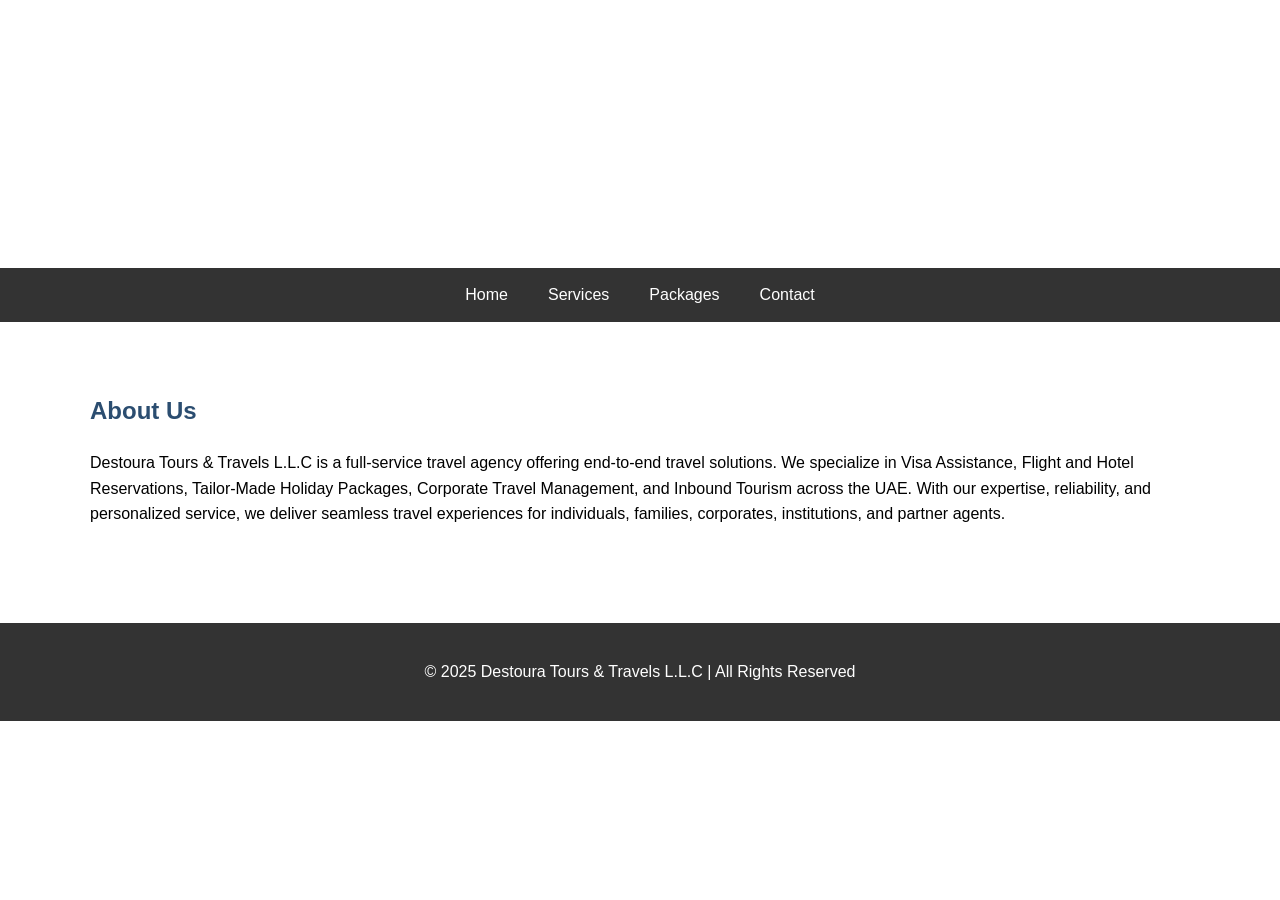
==== index.html @ 63a77d37 "Add files via upload" ====
<!DOCTYPE html>
<html lang="en">
<head>
  <meta charset="UTF-8">
  <meta name="viewport" content="width=device-width, initial-scale=1.0">
  <title>Destoura Tours & Travels</title>
  <link rel="stylesheet" href="style.css">
</head>
<body>
  <header>
    <h1>Destoura Tours & Travels</h1>
    <p>Your Gateway to Seamless Travel Experiences</p>
  </header>

  <nav>
    <a href="index.html">Home</a>
    <a href="services.html">Services</a>
    <a href="packages.html">Packages</a>
    <a href="contact.html">Contact</a>
  </nav>

  <section>
    <h2>About Us</h2>
    <p>
      Destoura Tours & Travels L.L.C is a full-service travel agency offering end-to-end travel
      solutions. We specialize in Visa Assistance, Flight and Hotel Reservations, Tailor-Made Holiday
      Packages, Corporate Travel Management, and Inbound Tourism across the UAE. With our expertise,
      reliability, and personalized service, we deliver seamless travel experiences for individuals,
      families, corporates, institutions, and partner agents.
    </p>
  </section>

  <footer>
    <p>&copy; 2025 Destoura Tours & Travels L.L.C | All Rights Reserved</p>
  </footer>
</body>
</html>
---- style.css ----
body {
  font-family: Arial, sans-serif;
  margin: 0;
  padding: 0;
  line-height: 1.6;
}
header {
  background: url('https://source.unsplash.com/1600x500/?travel,holiday') no-repeat center center/cover;
  color: white;
  text-align: center;
  padding: 60px 20px;
}
header h1 { font-size: 2.5rem; margin-bottom: 10px; }
nav {
  display: flex;
  justify-content: center;
  background: #333;
}
nav a {
  color: white;
  padding: 14px 20px;
  text-decoration: none;
  display: block;
}
nav a:hover { background: #555; }
section {
  padding: 50px 20px;
  max-width: 1100px;
  margin: auto;
}
h2 { color: #2b4d70; margin-bottom: 20px; }
.services, .packages {
  display: grid;
  grid-template-columns: repeat(auto-fit, minmax(250px, 1fr));
  gap: 20px;
}
.card {
  background: #f9f9f9;
  padding: 20px;
  border-radius: 8px;
  box-shadow: 0 2px 5px rgba(0,0,0,0.1);
}
form input, form textarea, form select, form button {
  width: 100%;
  padding: 10px;
  margin: 8px 0;
}
form button {
  background: #2b4d70;
  color: white;
  border: none;
  cursor: pointer;
}
form button:hover {
  background: #1a334d;
}
footer {
  background: #333;
  color: white;
  text-align: center;
  padding: 20px;
  margin-top: 30px;
}
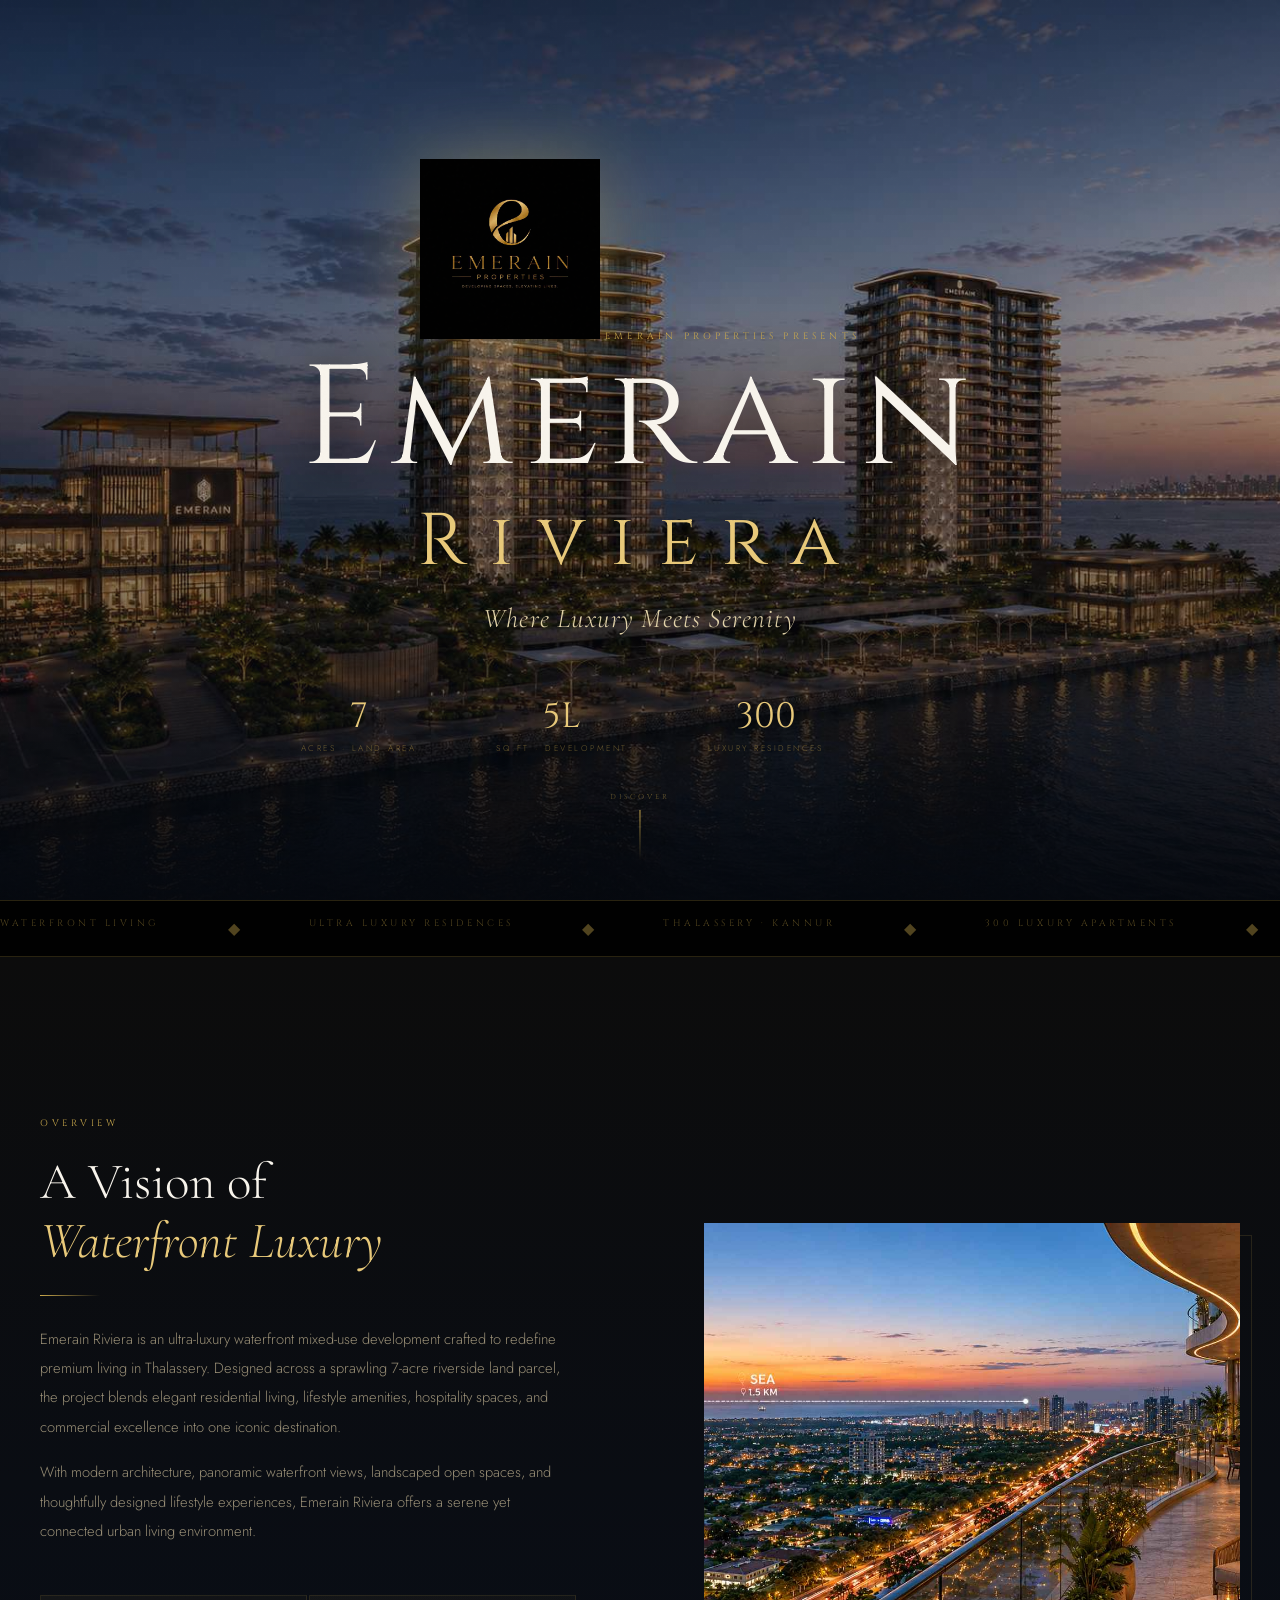
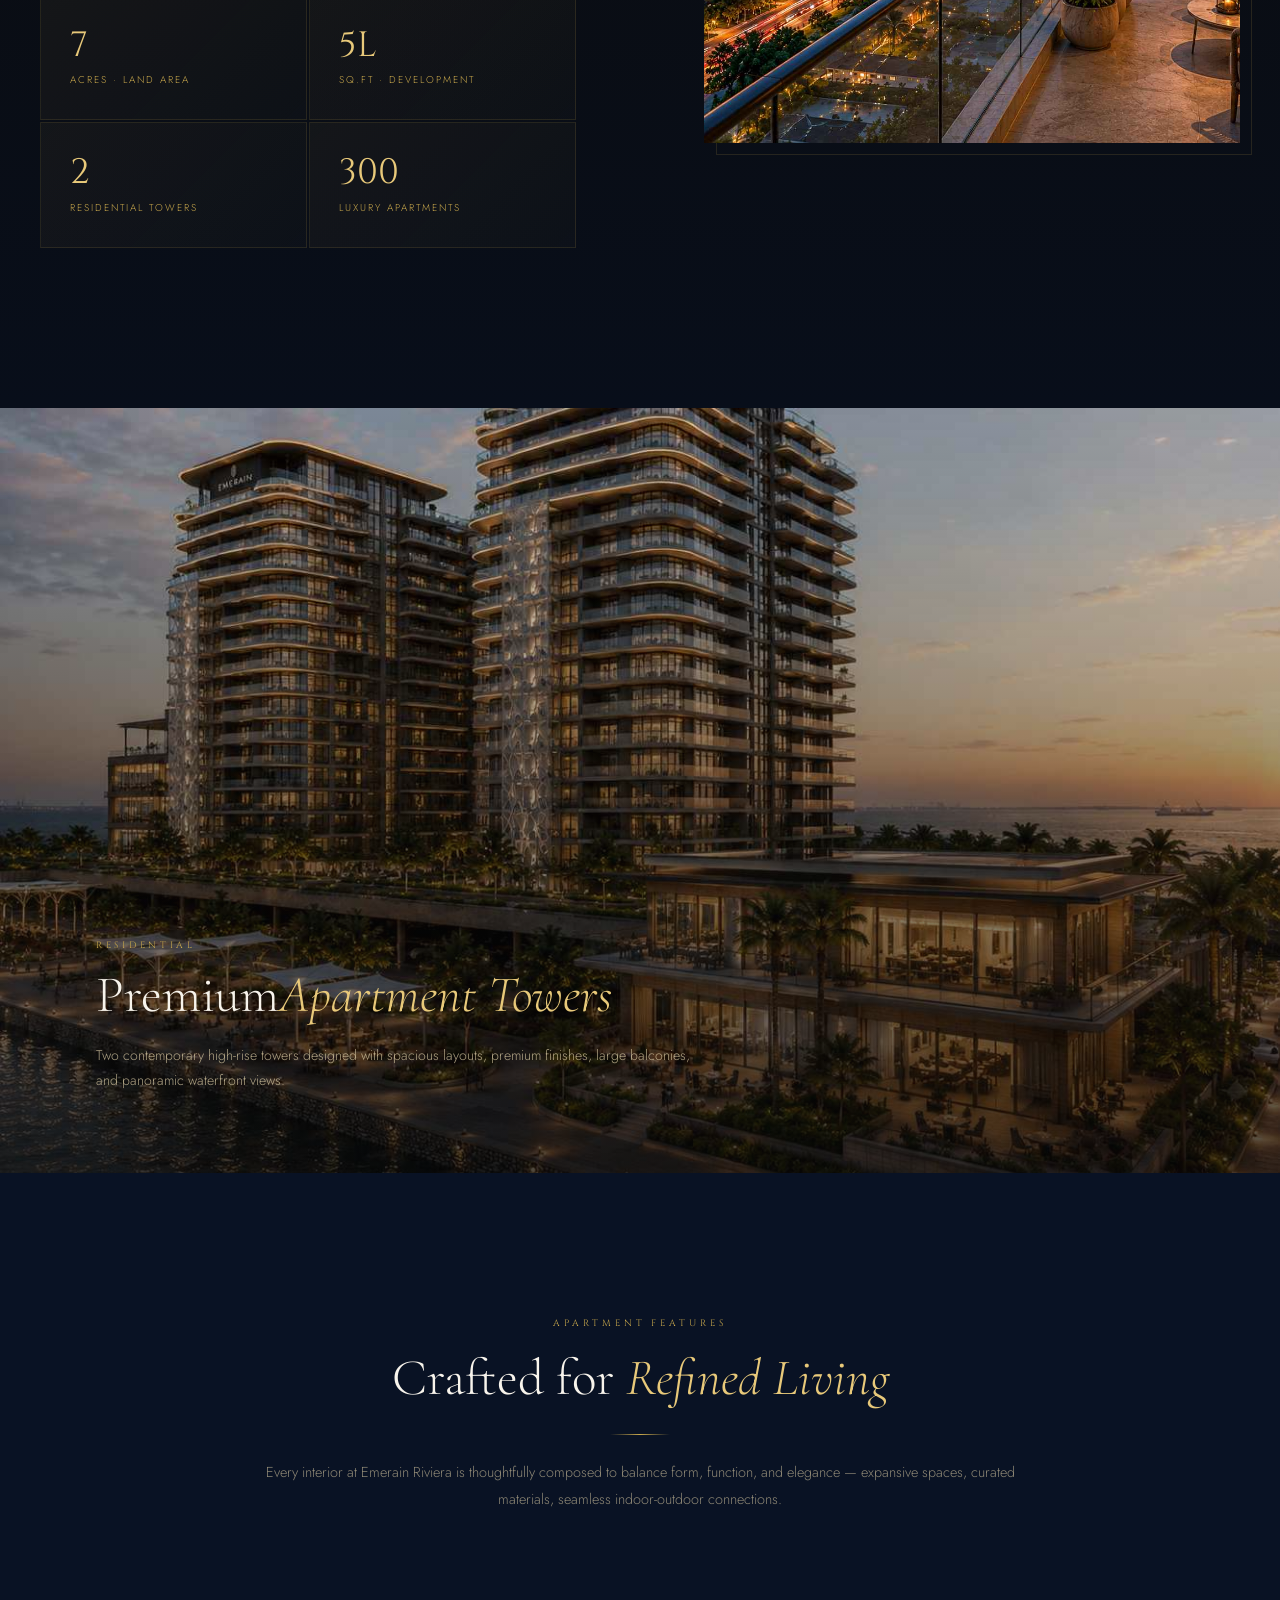
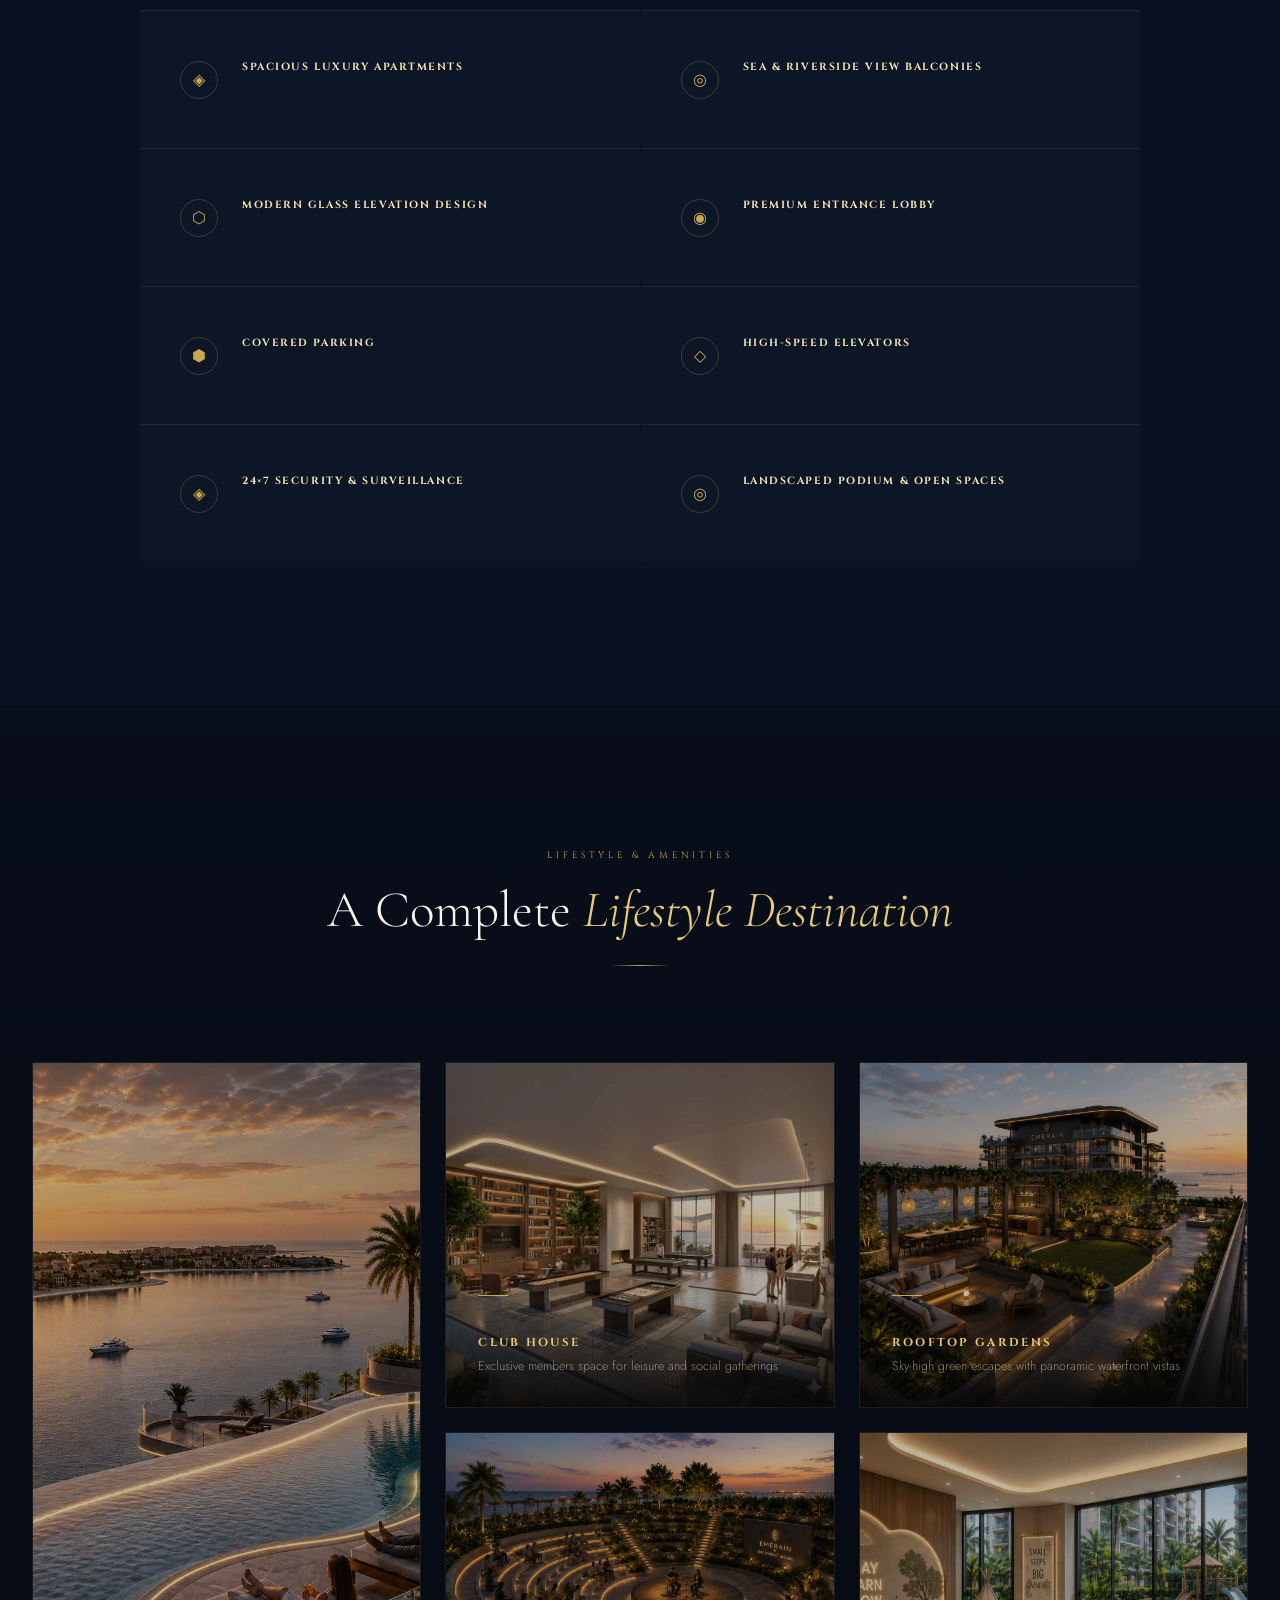
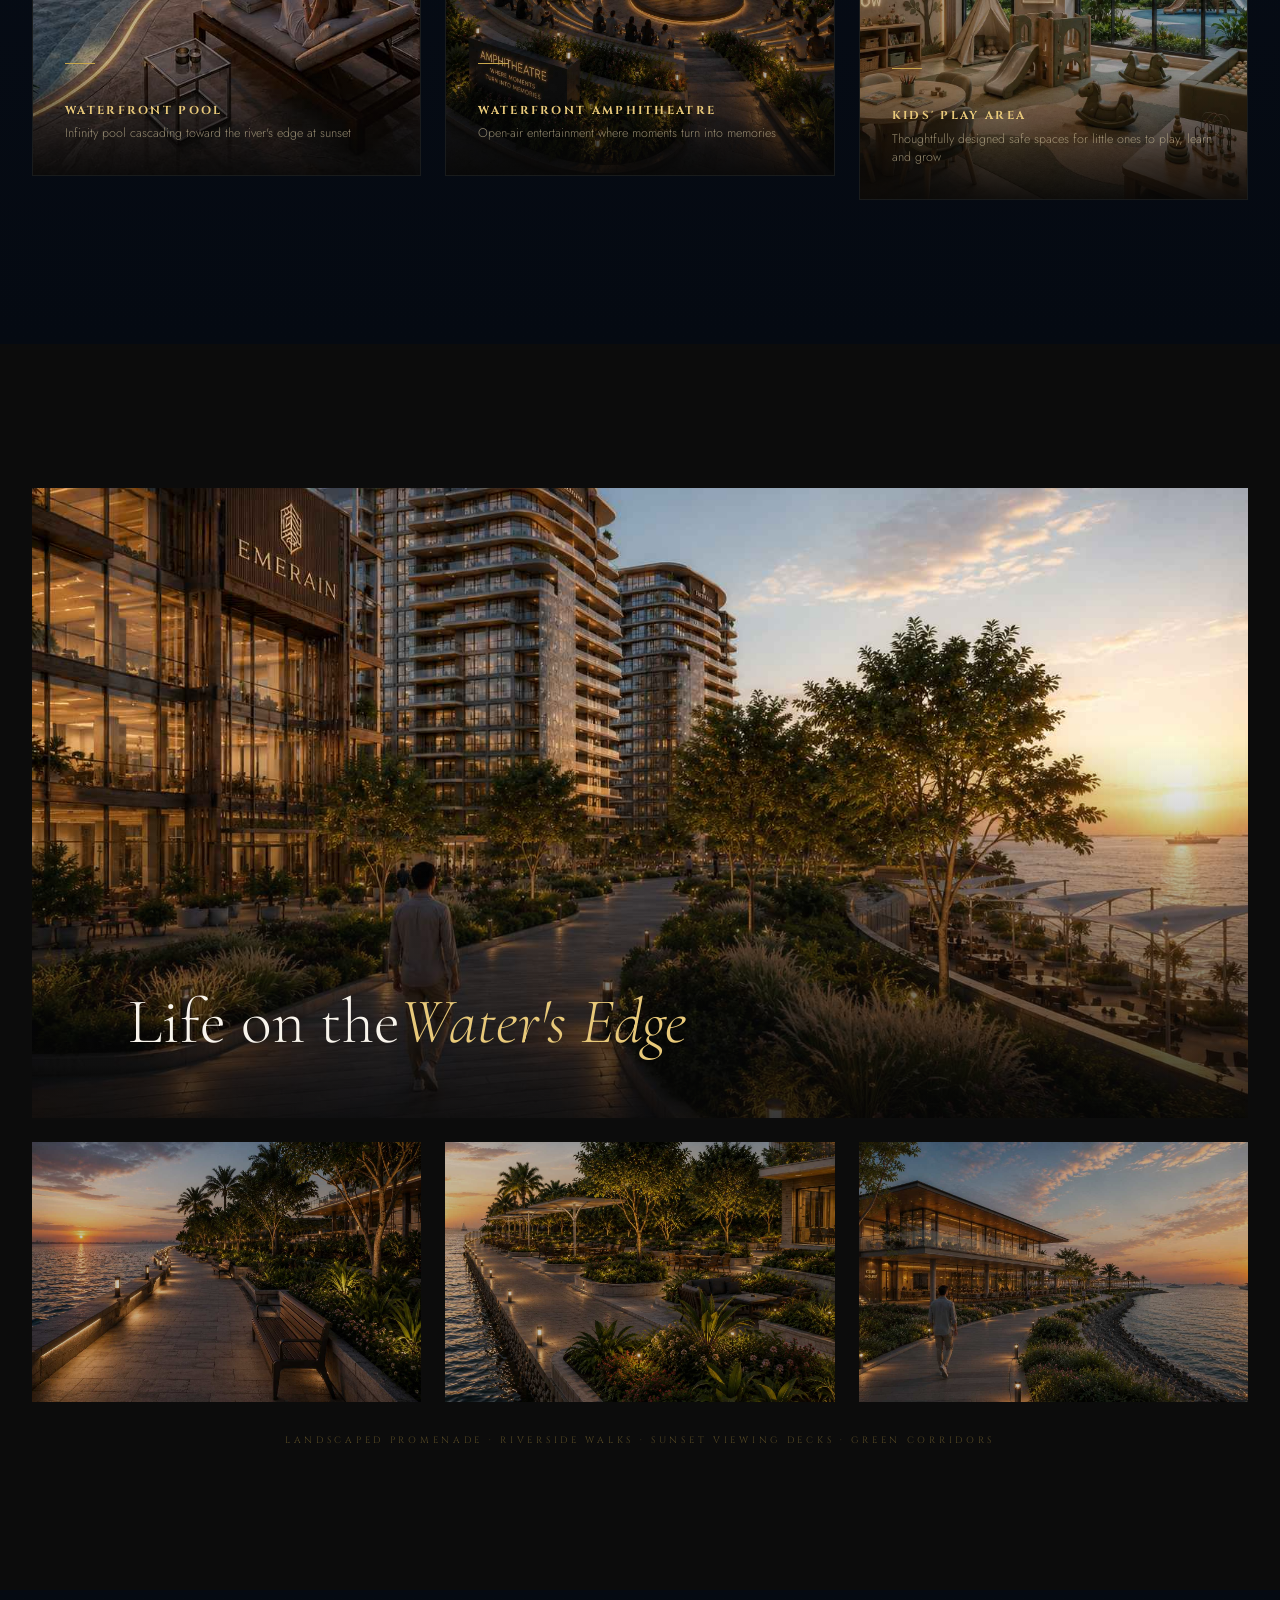
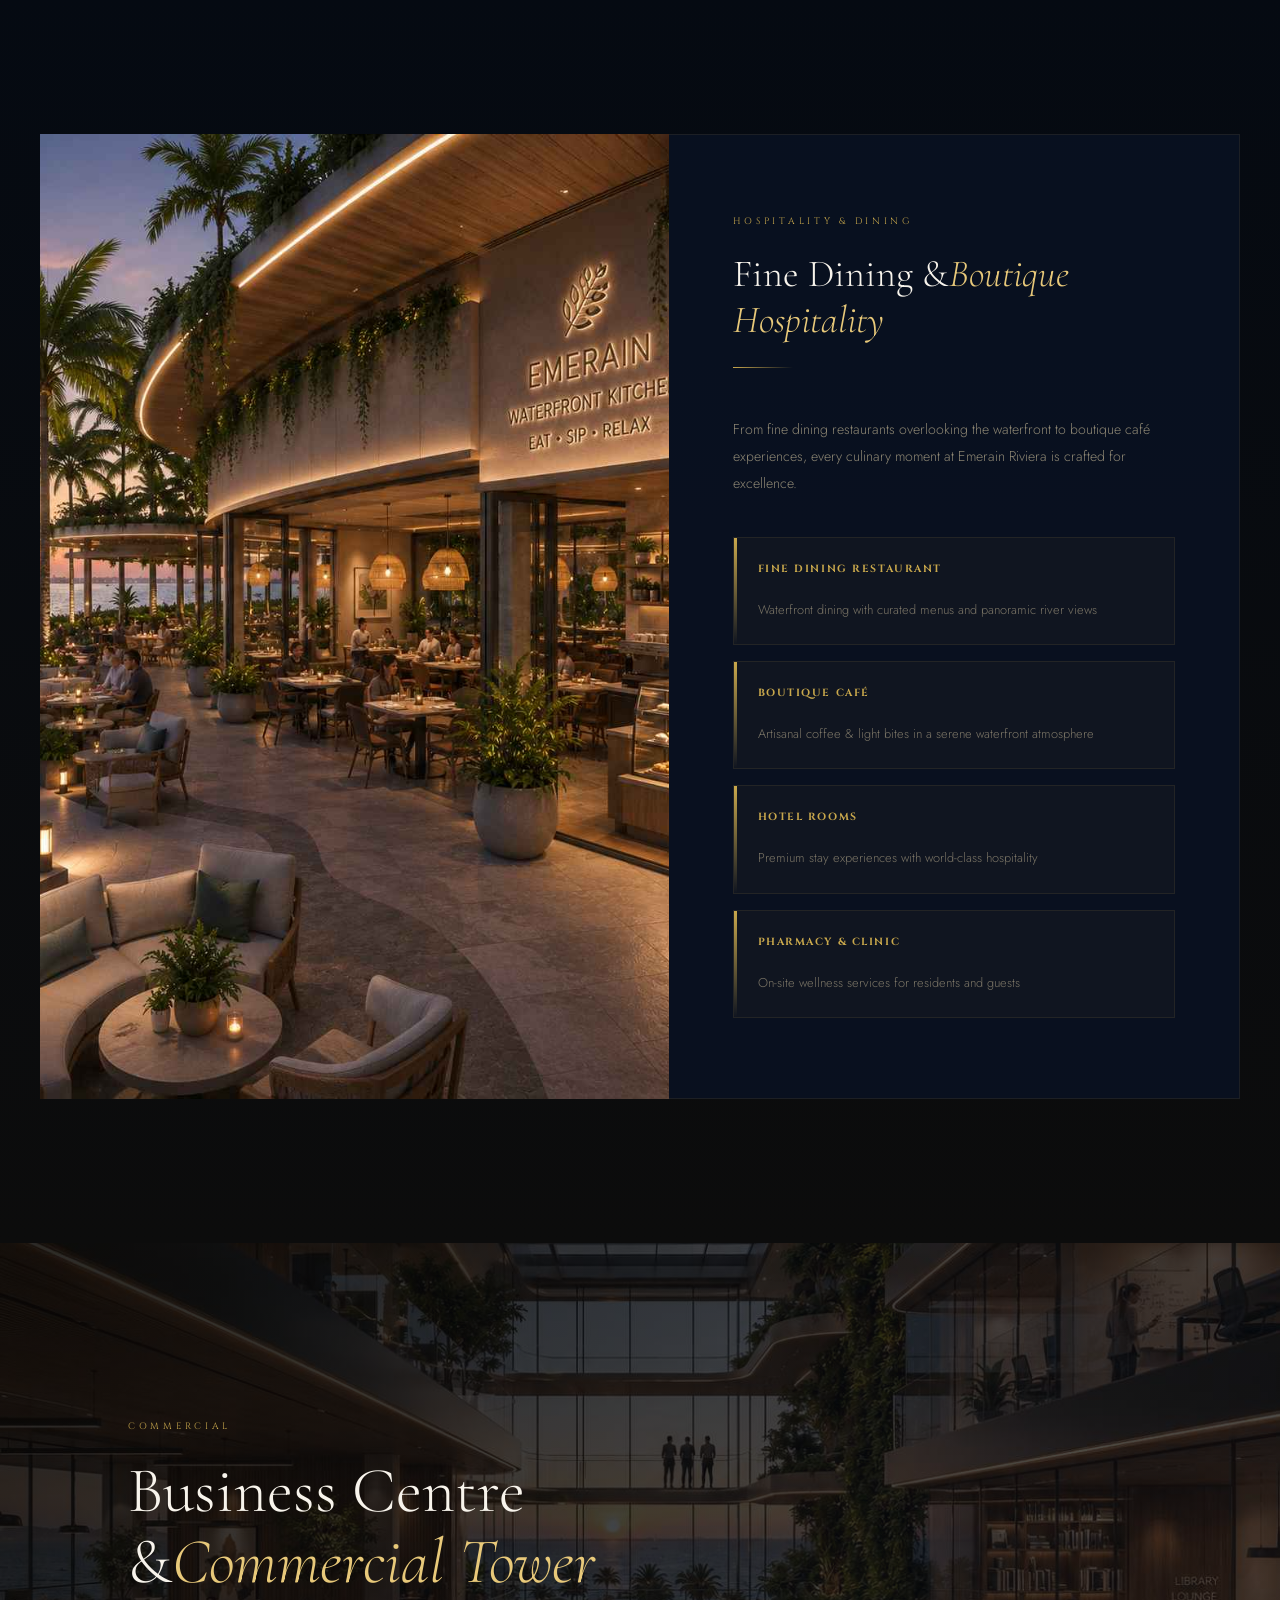
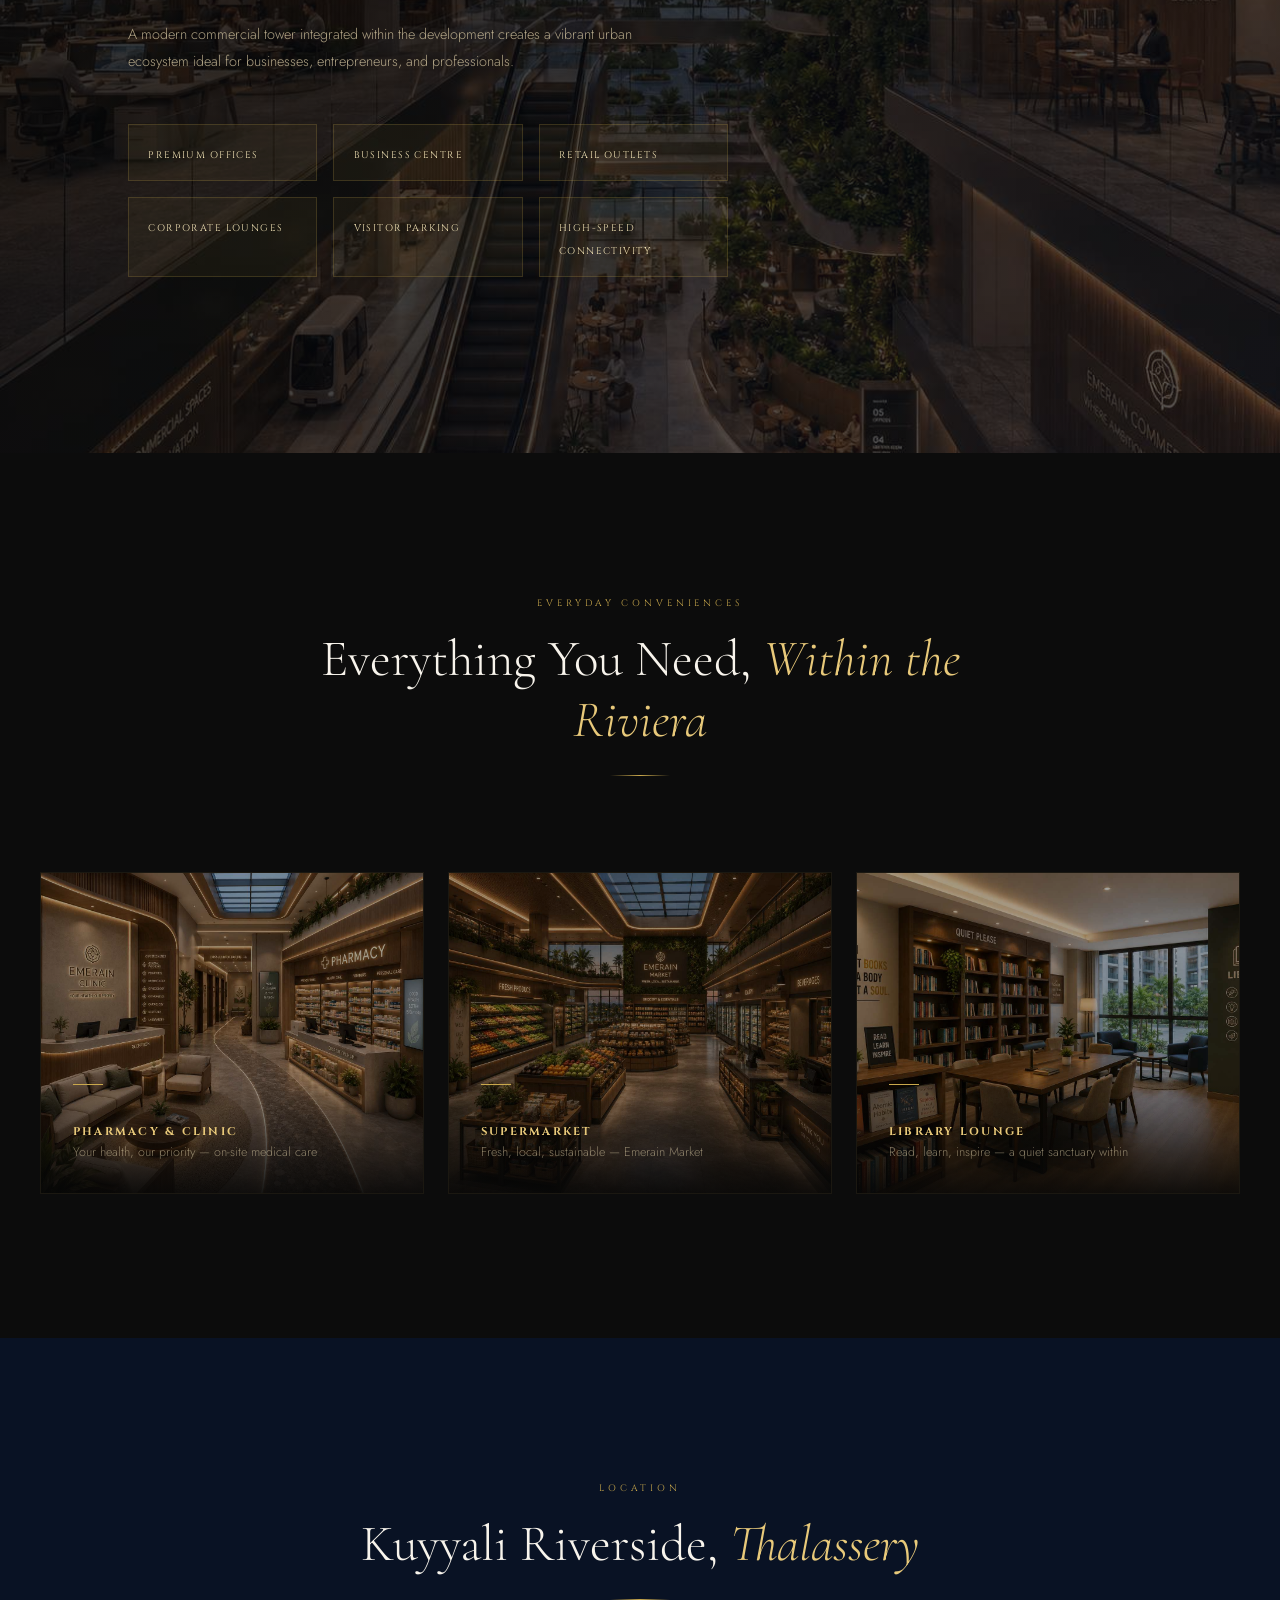
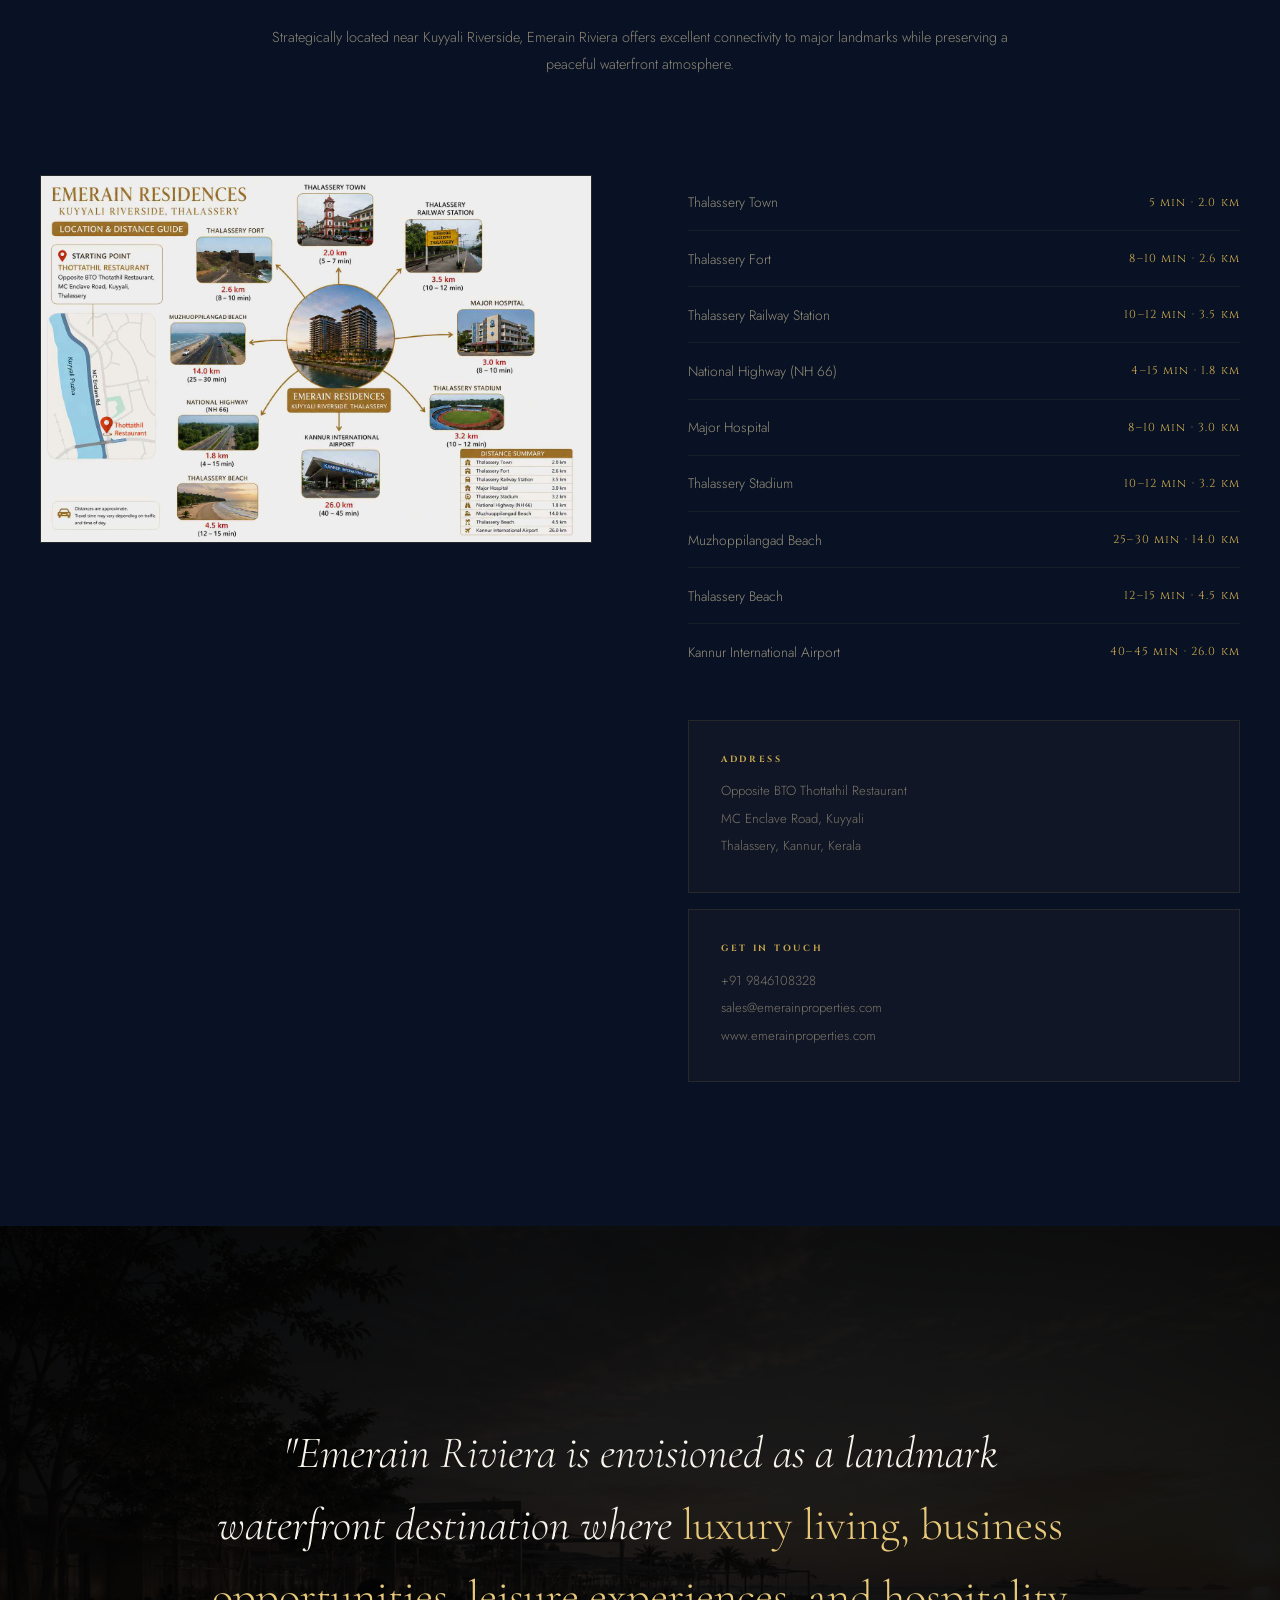
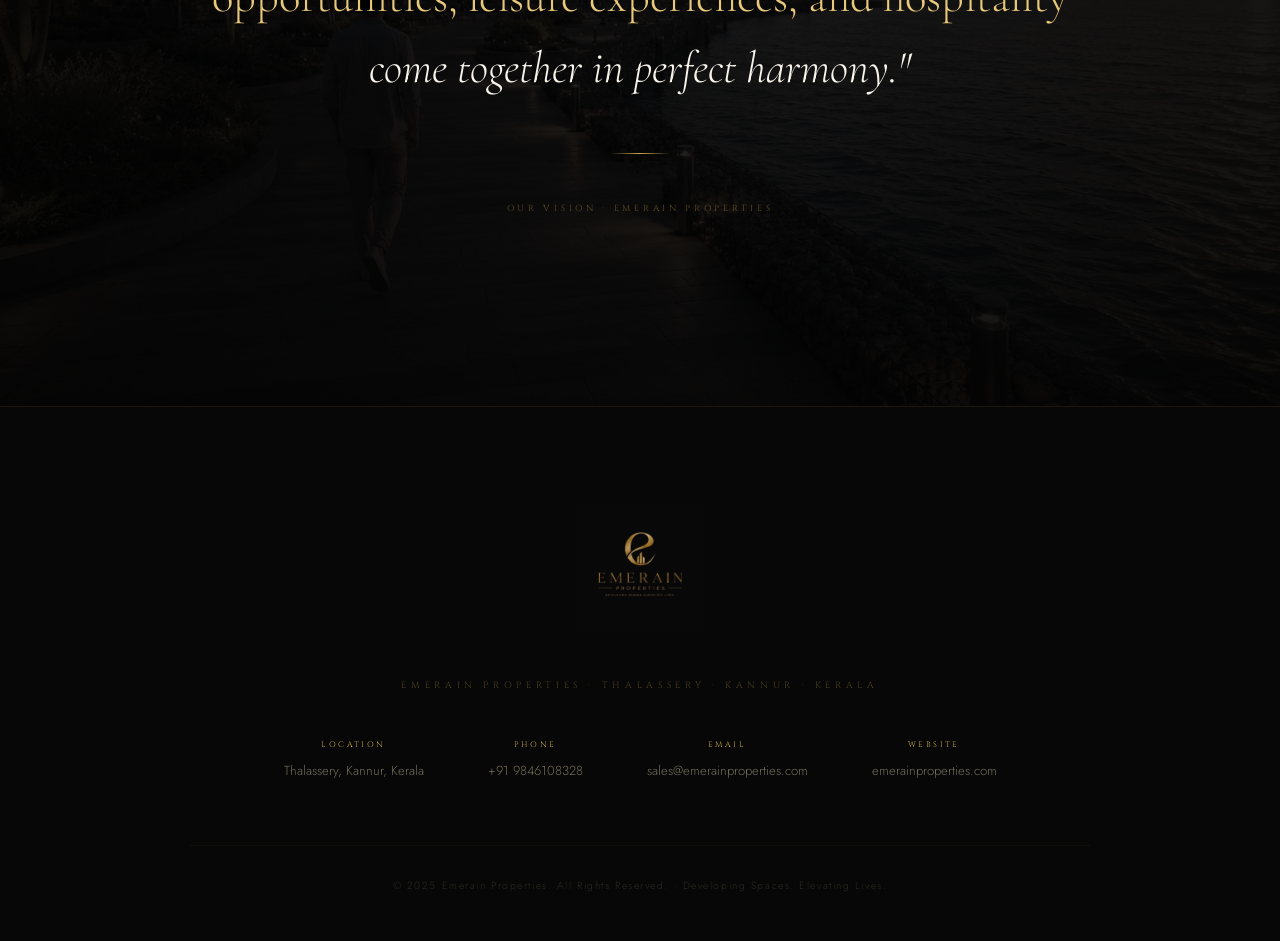
==== commit c920c265: "Add files via upload" ====
--- a/index.html
+++ b/index.html
@@ -1,37 +1,954 @@
 <!DOCTYPE html>
 <html lang="en">
 <head>
-  <meta charset="UTF-8">
-  <meta name="viewport" content="width=device-width, initial-scale=1.0">
-  <title>Destoura Tours & Travels</title>
-  <link rel="stylesheet" href="style.css">
+<meta charset="UTF-8">
+<meta name="viewport" content="width=device-width, initial-scale=1.0">
+<title>Emerain Riviera — Where Luxury Meets Serenity</title>
+<link href="https://fonts.googleapis.com/css2?family=Cormorant+Garamond:ital,wght@0,300;0,400;0,500;0,600;1,300;1,400&family=Cinzel:wght@400;500;600&family=Jost:wght@200;300;400&display=swap" rel="stylesheet">
+<style>
+:root {
+  --gold: #C9A84C;
+  --gold-light: #E8C97A;
+  --gold-pale: #F5E6B8;
+  --black: #070707;
+  --dark: #0C0C0C;
+  --dark-blue: #080E1A;
+  --navy: #091224;
+  --text: #D4C5A0;
+  --white: #F8F4EC;
+}
+*{ margin:0; padding:0; box-sizing:border-box; }
+html{ scroll-behavior:smooth; }
+body{
+  background:var(--black);
+  color:var(--text);
+  font-family:'Jost',sans-serif;
+  font-weight:300;
+  overflow-x:hidden;
+}
+body::before{
+  content:'';
+  position:fixed; inset:0;
+  background-image:url("data:image/svg+xml,%3Csvg viewBox='0 0 256 256' xmlns='http://www.w3.org/2000/svg'%3E%3Cfilter id='n'%3E%3CfeTurbulence type='fractalNoise' baseFrequency='0.9' numOctaves='4' stitchTiles='stitch'/%3E%3C/filter%3E%3Crect width='100%25' height='100%25' filter='url(%23n)' opacity='0.03'/%3E%3C/svg%3E");
+  pointer-events:none; z-index:9999; opacity:0.35;
+}
+
+/* Typography */
+.display{ font-family:'Cinzel',serif; letter-spacing:0.15em; text-transform:uppercase; }
+.serif{ font-family:'Cormorant Garamond',serif; }
+.gold{ color:var(--gold); }
+.divider{ width:60px; height:1px; background:linear-gradient(90deg,transparent,var(--gold),transparent); margin:1.5rem auto; }
+.divider-left{ margin-left:0; background:linear-gradient(90deg,var(--gold),transparent); }
+
+/* ── HERO ── */
+.hero{
+  min-height:100vh;
+  position:relative;
+  display:flex; flex-direction:column;
+  align-items:center; justify-content:center;
+  text-align:center; padding:6rem 2rem 5rem;
+  overflow:hidden;
+}
+.hero-bg{
+  position:absolute; inset:0;
+  background-image:url('[data-uri]');
+  background-size:cover; background-position:center top;
+  transform:scale(1.05);
+  animation:heroZoom 20s ease-out forwards;
+}
+.hero-bg::after{
+  content:'';
+  position:absolute; inset:0;
+  background:linear-gradient(
+    to bottom,
+    rgba(5,8,14,0.55) 0%,
+    rgba(5,8,14,0.3) 35%,
+    rgba(5,8,14,0.5) 70%,
+    rgba(5,8,14,0.95) 100%
+  );
+}
+@keyframes heroZoom{
+  from{ transform:scale(1.08); }
+  to{ transform:scale(1.0); }
+}
+.hero-content{ position:relative; z-index:2; }
+.hero-logo{
+  width:180px;
+  opacity:0;
+  animation:fadeDown 1.2s ease forwards 0.4s;
+  filter:drop-shadow(0 0 40px rgba(201,168,76,0.4));
+  mix-blend-mode:screen;
+}
+.hero-tag{
+  font-family:'Cinzel',serif; font-size:0.58rem;
+  letter-spacing:0.45em; color:var(--gold);
+  opacity:0; animation:fadeIn 1s ease forwards 0.9s;
+  margin-top:2rem; text-transform:uppercase;
+}
+.hero-title{
+  font-family:'Cinzel',serif;
+  font-size:clamp(4rem,11vw,9rem);
+  font-weight:400; letter-spacing:0.06em; line-height:0.9;
+  color:var(--white);
+  opacity:0; animation:fadeUp 1.2s ease forwards 1.1s;
+  margin-top:0.8rem;
+  text-shadow:0 4px 40px rgba(0,0,0,0.8);
+}
+.hero-title span{
+  display:block; color:var(--gold-light);
+  font-size:0.52em; letter-spacing:0.32em; margin-top:0.35em;
+}
+.hero-tagline{
+  font-family:'Cormorant Garamond',serif;
+  font-style:italic; font-size:clamp(1.1rem,2.5vw,1.7rem);
+  color:rgba(245,230,184,0.9);
+  opacity:0; animation:fadeUp 1.2s ease forwards 1.5s;
+  margin-top:1.6rem; letter-spacing:0.04em;
+}
+.hero-stats{
+  display:flex; gap:5rem; margin-top:4rem;
+  opacity:0; animation:fadeUp 1.2s ease forwards 1.9s;
+}
+.hero-stat .num{
+  font-family:'Cinzel',serif; font-size:2.2rem;
+  color:var(--gold-light); display:block; line-height:1;
+}
+.hero-stat .lbl{
+  font-size:0.52rem; letter-spacing:0.3em;
+  text-transform:uppercase; color:rgba(201,168,76,0.5); margin-top:0.5rem;
+}
+.hero-scroll{
+  position:absolute; bottom:2.5rem; left:50%; transform:translateX(-50%);
+  display:flex; flex-direction:column; align-items:center; gap:0.5rem;
+  opacity:0; animation:fadeIn 1s ease forwards 2.5s; z-index:2;
+}
+.hero-scroll span{
+  font-family:'Cinzel',serif; font-size:0.45rem;
+  letter-spacing:0.4em; text-transform:uppercase; color:rgba(201,168,76,0.5);
+}
+.scroll-line{
+  width:1px; height:50px;
+  background:linear-gradient(to bottom, var(--gold), transparent);
+  animation:scrollPulse 2s ease-in-out infinite;
+}
+@keyframes scrollPulse{
+  0%,100%{ opacity:0.3; transform:scaleY(1); }
+  50%{ opacity:1; transform:scaleY(1.2); }
+}
+
+/* ── MARQUEE ── */
+.marquee-strip{
+  background:rgba(0,0,0,0.9);
+  border-top:1px solid rgba(201,168,76,0.2);
+  border-bottom:1px solid rgba(201,168,76,0.2);
+  padding:1rem 0; overflow:hidden;
+}
+.marquee-track{
+  display:flex; gap:3.5rem;
+  animation:marquee 30s linear infinite; white-space:nowrap;
+}
+.marquee-item{
+  font-family:'Cinzel',serif; font-size:0.58rem;
+  letter-spacing:0.38em; text-transform:uppercase;
+  color:rgba(201,168,76,0.4); flex-shrink:0;
+}
+.marquee-dot{ color:var(--gold); margin:0 0.8rem; opacity:0.4; }
+@keyframes marquee{
+  from{ transform:translateX(0); }
+  to{ transform:translateX(-50%); }
+}
+
+/* ── OVERVIEW ── */
+.overview{
+  background:linear-gradient(180deg,var(--dark) 0%,var(--dark-blue) 100%);
+  padding:10rem 2rem;
+}
+.overview-inner{
+  max-width:1200px; margin:0 auto;
+  display:grid; grid-template-columns:1fr 1fr; gap:8rem; align-items:center;
+}
+.overview-text .eyebrow{
+  font-family:'Cinzel',serif; font-size:0.58rem;
+  letter-spacing:0.4em; text-transform:uppercase; color:var(--gold);
+  display:block; margin-bottom:1.5rem;
+}
+.overview-text h2{
+  font-family:'Cormorant Garamond',serif;
+  font-size:clamp(2.5rem,4vw,3.8rem);
+  font-weight:300; line-height:1.15; color:var(--white);
+}
+.overview-text h2 em{ font-style:italic; color:var(--gold-light); display:block; }
+.overview-text p{
+  margin-top:1.8rem; line-height:2;
+  color:rgba(212,197,160,0.7); font-size:0.92rem;
+}
+.overview-img{
+  position:relative;
+}
+.overview-img img{
+  width:100%; height:520px; object-fit:cover;
+  display:block;
+}
+.overview-img::before{
+  content:'';
+  position:absolute; inset:0;
+  border:1px solid rgba(201,168,76,0.15);
+  transform:translate(12px,12px);
+  z-index:-1;
+}
+.overview-stats{
+  display:grid; grid-template-columns:1fr 1fr; gap:2px; margin-top:3rem;
+}
+.stat-c{
+  background:linear-gradient(135deg,rgba(201,168,76,0.06),rgba(201,168,76,0.02));
+  border:1px solid rgba(201,168,76,0.12);
+  padding:2rem 1.8rem;
+  transition:border-color 0.4s;
+}
+.stat-c:hover{ border-color:rgba(201,168,76,0.3); }
+.stat-c .n{ font-family:'Cinzel',serif; font-size:2.2rem; color:var(--gold-light); display:block; line-height:1; }
+.stat-c .u{ font-size:0.62rem; color:var(--gold); letter-spacing:0.2em; text-transform:uppercase; display:block; margin-top:0.6rem; }
+
+/* ── SECTION HEADER ── */
+.sec-header{ text-align:center; max-width:760px; margin:0 auto 6rem; }
+.sec-header .eyebrow{
+  font-family:'Cinzel',serif; font-size:0.58rem;
+  letter-spacing:0.42em; text-transform:uppercase; color:var(--gold);
+  display:block; margin-bottom:1.2rem;
+}
+.sec-header h2{
+  font-family:'Cormorant Garamond',serif;
+  font-size:clamp(2.2rem,4vw,3.5rem);
+  font-weight:300; color:var(--white); line-height:1.2;
+}
+.sec-header h2 em{ font-style:italic; color:var(--gold-light); }
+.sec-header p{ margin-top:1.5rem; line-height:1.9; color:rgba(212,197,160,0.65); font-size:0.9rem; }
+
+/* ── TOWERS / FULLWIDTH IMAGE HERO ── */
+.img-hero{
+  position:relative; height:85vh; overflow:hidden;
+}
+.img-hero img{
+  width:100%; height:100%; object-fit:cover; display:block;
+  transition:transform 8s ease;
+}
+.img-hero:hover img{ transform:scale(1.03); }
+.img-hero-overlay{
+  position:absolute; inset:0;
+  background:linear-gradient(to bottom,rgba(7,7,7,0.1) 0%,rgba(7,7,7,0.7) 100%);
+  display:flex; align-items:flex-end; padding:5rem 6rem;
+}
+.img-hero-text .eyebrow{
+  font-family:'Cinzel',serif; font-size:0.58rem;
+  letter-spacing:0.4em; text-transform:uppercase; color:var(--gold); display:block; margin-bottom:1rem;
+}
+.img-hero-text h2{
+  font-family:'Cormorant Garamond',serif;
+  font-size:clamp(2.5rem,4vw,4rem);
+  font-weight:300; color:var(--white); line-height:1.1;
+}
+.img-hero-text h2 em{ font-style:italic; color:var(--gold-light); }
+.img-hero-text p{
+  margin-top:1.2rem; font-size:0.88rem;
+  color:rgba(212,197,160,0.8); line-height:1.8; max-width:600px;
+}
+
+/* ── FEATURES GRID (apartments) ── */
+.features-section{
+  background:var(--navy);
+  padding:9rem 2rem;
+}
+.features-2col{
+  max-width:1200px; margin:0 auto;
+  display:grid; grid-template-columns:1fr 1fr; gap:1px;
+}
+.feat-item{
+  padding:3rem 2.5rem;
+  background:rgba(255,255,255,0.015);
+  border-top:1px solid rgba(201,168,76,0.12);
+  transition:background 0.4s; text-align:left;
+  display:flex; align-items:flex-start; gap:1.5rem;
+}
+.feat-item:hover{ background:rgba(201,168,76,0.05); }
+.feat-icon{
+  width:38px; height:38px; flex-shrink:0;
+  border:1px solid rgba(201,168,76,0.25);
+  border-radius:50%;
+  display:flex; align-items:center; justify-content:center;
+  font-size:1rem; color:var(--gold);
+  transition:border-color 0.4s, box-shadow 0.4s;
+  margin-top:2px;
+}
+.feat-item:hover .feat-icon{ border-color:var(--gold); box-shadow:0 0 16px rgba(201,168,76,0.18); }
+.feat-item h3{
+  font-family:'Cinzel',serif; font-size:0.65rem;
+  letter-spacing:0.15em; text-transform:uppercase; color:var(--gold-pale);
+  line-height:1.6;
+}
+
+/* ── AMENITIES WITH IMAGES ── */
+.amenities-section{
+  background:linear-gradient(180deg,var(--dark-blue) 0%,#050A12 100%);
+  padding:9rem 2rem;
+}
+.amenities-mosaic{
+  max-width:1300px; margin:0 auto;
+  display:grid;
+  grid-template-columns:repeat(3,1fr);
+  gap:1.5rem;
+}
+.amenity-card{
+  position:relative; overflow:hidden;
+  border:1px solid rgba(201,168,76,0.08);
+  background:rgba(255,255,255,0.02);
+  transition:border-color 0.5s, transform 0.4s;
+  cursor:default;
+}
+.amenity-card:hover{ border-color:rgba(201,168,76,0.3); transform:translateY(-4px); }
+.amenity-card.tall{ grid-row:span 2; }
+.amenity-card img{
+  width:100%; height:100%;
+  min-height:280px; object-fit:cover;
+  display:block;
+  transition:transform 0.8s ease;
+  filter:brightness(0.75);
+}
+.amenity-card:hover img{ transform:scale(1.06); filter:brightness(0.88); }
+.amenity-card-label{
+  position:absolute; bottom:0; left:0; right:0;
+  padding:2.5rem 2rem 2rem;
+  background:linear-gradient(to top,rgba(7,7,7,0.9) 0%,transparent 100%);
+}
+.amenity-card-label::before{
+  content:'';
+  position:absolute; top:0; left:2rem;
+  width:30px; height:1px;
+  background:var(--gold);
+}
+.amenity-card-label h3{
+  font-family:'Cinzel',serif; font-size:0.72rem;
+  letter-spacing:0.2em; text-transform:uppercase; color:var(--gold-light);
+  margin-bottom:0.4rem;
+}
+.amenity-card-label p{
+  font-size:0.78rem; color:rgba(212,197,160,0.65); line-height:1.5;
+}
+
+/* ── WATERFRONT STRIP ── */
+.waterfront-section{
+  background:var(--dark);
+  padding:9rem 2rem;
+}
+.waterfront-hero{
+  position:relative; height:70vh; overflow:hidden; margin-bottom:1.5rem;
+}
+.waterfront-hero img{
+  width:100%; height:100%; object-fit:cover; display:block;
+}
+.waterfront-hero::after{
+  content:'';
+  position:absolute; inset:0;
+  background:linear-gradient(to bottom,transparent 40%,rgba(7,7,7,0.8) 100%);
+}
+.waterfront-hero-text{
+  position:absolute; bottom:4rem; left:6rem; z-index:2;
+}
+.waterfront-hero-text h2{
+  font-family:'Cormorant Garamond',serif;
+  font-size:clamp(3rem,5vw,5rem);
+  font-weight:300; color:var(--white); line-height:1;
+}
+.waterfront-hero-text h2 em{ font-style:italic; color:var(--gold-light); }
+.waterfront-grid{
+  display:grid; grid-template-columns:repeat(3,1fr); gap:1.5rem;
+  max-width:1300px; margin:0 auto;
+}
+.waterfront-thumb{
+  position:relative; overflow:hidden; height:260px;
+}
+.waterfront-thumb img{
+  width:100%; height:100%; object-fit:cover; display:block;
+  filter:brightness(0.78);
+  transition:transform 0.7s, filter 0.5s;
+}
+.waterfront-thumb:hover img{ transform:scale(1.08); filter:brightness(0.95); }
+
+/* ── HOSPITALITY ── */
+.hosp-section{
+  background:linear-gradient(180deg,#050A12 0%,var(--dark) 100%);
+  padding:9rem 2rem;
+}
+.hosp-layout{
+  max-width:1200px; margin:0 auto;
+  display:grid; grid-template-columns:1.1fr 1fr; gap:0; align-items:stretch;
+}
+.hosp-image{
+  position:relative; overflow:hidden; min-height:600px;
+}
+.hosp-image img{
+  width:100%; height:100%; object-fit:cover; display:block;
+  transition:transform 0.8s;
+}
+.hosp-section:hover .hosp-image img{ transform:scale(1.04); }
+.hosp-content{
+  background:rgba(9,18,36,0.8);
+  border:1px solid rgba(201,168,76,0.1);
+  border-left:none;
+  padding:5rem 4rem;
+  display:flex; flex-direction:column; justify-content:center;
+}
+.hosp-content .eyebrow{
+  font-family:'Cinzel',serif; font-size:0.58rem;
+  letter-spacing:0.4em; text-transform:uppercase; color:var(--gold);
+  display:block; margin-bottom:1.5rem;
+}
+.hosp-content h2{
+  font-family:'Cormorant Garamond',serif;
+  font-size:clamp(2rem,3vw,3rem);
+  font-weight:300; color:var(--white); line-height:1.2;
+}
+.hosp-content h2 em{ font-style:italic; color:var(--gold-light); }
+.hosp-content p{
+  margin-top:1.5rem; font-size:0.88rem;
+  color:rgba(212,197,160,0.65); line-height:1.9;
+}
+.hosp-items{ margin-top:2.5rem; display:flex; flex-direction:column; gap:1rem; }
+.hosp-item{
+  padding:1.5rem;
+  border:1px solid rgba(201,168,76,0.1);
+  background:rgba(201,168,76,0.03);
+  transition:border-color 0.4s;
+  position:relative;
+}
+.hosp-item::before{
+  content:'';
+  position:absolute; top:0; left:0;
+  width:3px; height:100%;
+  background:linear-gradient(to bottom, var(--gold), transparent);
+}
+.hosp-item:hover{ border-color:rgba(201,168,76,0.25); }
+.hosp-item h3{
+  font-family:'Cinzel',serif; font-size:0.65rem;
+  letter-spacing:0.15em; text-transform:uppercase; color:var(--gold); margin-bottom:0.4rem;
+}
+.hosp-item p{ font-size:0.8rem; color:rgba(212,197,160,0.55); line-height:1.6; }
+
+/* ── COMMERCIAL ── */
+.commercial-section{
+  padding:0; position:relative; overflow:hidden; height:90vh;
+}
+.commercial-section img{
+  width:100%; height:100%; object-fit:cover; display:block;
+  filter:brightness(0.6);
+}
+.commercial-overlay{
+  position:absolute; inset:0;
+  background:linear-gradient(135deg,rgba(7,7,7,0.75) 0%,rgba(9,18,36,0.4) 100%);
+  display:flex; align-items:center; padding:0 8rem;
+}
+.commercial-text .eyebrow{
+  font-family:'Cinzel',serif; font-size:0.58rem;
+  letter-spacing:0.4em; text-transform:uppercase; color:var(--gold);
+  display:block; margin-bottom:1.5rem;
+}
+.commercial-text h2{
+  font-family:'Cormorant Garamond',serif;
+  font-size:clamp(3rem,5vw,5rem);
+  font-weight:300; color:var(--white); line-height:1.1;
+  max-width:700px;
+}
+.commercial-text h2 em{ font-style:italic; color:var(--gold-light); }
+.commercial-text p{
+  margin-top:1.5rem; font-size:0.9rem;
+  color:rgba(212,197,160,0.8); line-height:1.9; max-width:550px;
+}
+.commercial-features{
+  display:grid; grid-template-columns:repeat(3,1fr); gap:1rem; margin-top:3rem; max-width:600px;
+}
+.cf{
+  padding:1rem 1.2rem;
+  border:1px solid rgba(201,168,76,0.2);
+  background:rgba(201,168,76,0.06);
+}
+.cf span{
+  font-family:'Cinzel',serif; font-size:0.6rem;
+  letter-spacing:0.15em; text-transform:uppercase; color:var(--gold-pale);
+}
+
+/* ── CONVENIENCES ── */
+.conv-section{
+  background:var(--dark);
+  padding:9rem 2rem;
+}
+.conv-grid{
+  max-width:1200px; margin:0 auto;
+  display:grid; grid-template-columns:repeat(3,1fr); gap:1.5rem;
+}
+.conv-card{
+  position:relative; overflow:hidden;
+  border:1px solid rgba(201,168,76,0.08);
+  transition:border-color 0.5s, transform 0.4s;
+}
+.conv-card:hover{ border-color:rgba(201,168,76,0.3); transform:translateY(-4px); }
+.conv-card img{
+  width:100%; height:320px; object-fit:cover; display:block;
+  filter:brightness(0.65);
+  transition:transform 0.8s, filter 0.5s;
+}
+.conv-card:hover img{ transform:scale(1.06); filter:brightness(0.82); }
+.conv-card-label{
+  position:absolute; bottom:0; left:0; right:0;
+  padding:2.5rem 2rem 2rem;
+  background:linear-gradient(to top,rgba(7,7,7,0.9) 0%,transparent 100%);
+}
+.conv-card-label::before{
+  content:''; position:absolute; top:0; left:2rem;
+  width:30px; height:1px; background:var(--gold);
+}
+.conv-card-label h3{
+  font-family:'Cinzel',serif; font-size:0.7rem;
+  letter-spacing:0.2em; text-transform:uppercase; color:var(--gold-light); margin-bottom:0.3rem;
+}
+.conv-card-label p{ font-size:0.78rem; color:rgba(212,197,160,0.6); }
+
+/* ── LOCATION ── */
+.location-section{
+  background:var(--navy);
+  padding:9rem 2rem;
+}
+.location-inner{
+  max-width:1200px; margin:0 auto;
+  display:grid; grid-template-columns:1fr 1fr; gap:6rem; align-items:start;
+}
+.location-map-img{
+  border:1px solid rgba(201,168,76,0.15);
+  overflow:hidden;
+}
+.location-map-img img{
+  width:100%; display:block;
+  filter:brightness(0.95);
+}
+.loc-table{ width:100%; border-collapse:collapse; }
+.loc-table tr{ border-bottom:1px solid rgba(201,168,76,0.07); }
+.loc-table tr:last-child{ border-bottom:none; }
+.loc-table td{
+  padding:1.1rem 0; font-size:0.86rem;
+  color:rgba(212,197,160,0.7);
+}
+.loc-table td:last-child{
+  text-align:right; font-family:'Cinzel',serif;
+  font-size:0.72rem; letter-spacing:0.1em; color:var(--gold);
+}
+.loc-contact{
+  margin-top:2.5rem; padding:2rem;
+  border:1px solid rgba(201,168,76,0.12);
+  background:rgba(201,168,76,0.03);
+}
+.loc-contact strong{
+  font-family:'Cinzel',serif; font-size:0.56rem;
+  letter-spacing:0.3em; text-transform:uppercase;
+  color:var(--gold); display:block; margin-bottom:0.8rem;
+}
+.loc-contact p{
+  font-size:0.82rem; color:rgba(212,197,160,0.55);
+  line-height:2.1;
+}
+
+/* ── VISION ── */
+.vision-section{
+  position:relative; overflow:hidden;
+  padding:12rem 2rem; text-align:center;
+}
+.vision-bg{
+  position:absolute; inset:0;
+  background-image:url('[data-uri]